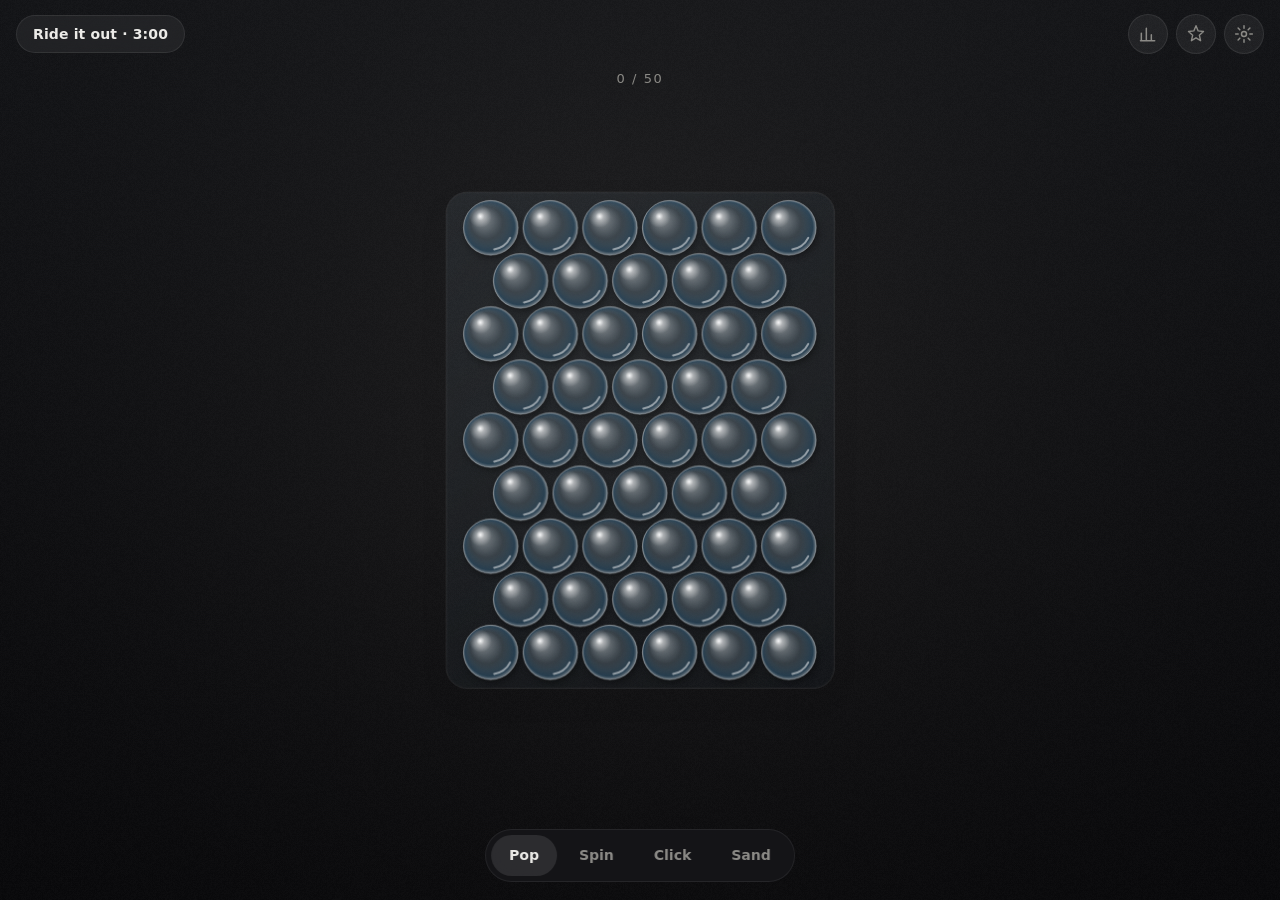
==== index.html @ eaf46a55 "Volume slider aria-valuetext as percent (SW v55)" ====
<!doctype html>
<html lang="en">
<head>
<meta charset="utf-8">
<meta name="viewport" content="width=device-width,initial-scale=1,viewport-fit=cover,user-scalable=no,maximum-scale=1">
<meta name="theme-color" content="#0e0f11">
<meta name="description" content="Fidget — tactile, physics-driven fidget toys. No ads, works offline. Free, with optional Premium effects.">
<title>Fidget</title>
<meta property="og:type" content="website">
<meta property="og:title" content="Fidget — tactile toys">
<meta property="og:description" content="Pop, spin, click and squish sand to calm down. No ads, works offline. Free.">
<meta property="og:url" content="https://phantasticinc.github.io/fidget/">
<meta property="og:image" content="https://phantasticinc.github.io/fidget/store-assets/feature-graphic-1024x500.png">
<meta name="twitter:card" content="summary_large_image">
<!-- modulepreload:start (generated by tools_modgraph.py --write) -->
<link rel="modulepreload" href="js/main.js?v=32">
<link rel="modulepreload" href="js/safestore.js?v=1">
<link rel="modulepreload" href="js/feel.js?v=6">
<link rel="modulepreload" href="js/crave.js?v=4">
<link rel="modulepreload" href="js/fx/manager.js?v=10">
<link rel="modulepreload" href="js/bus.js">
<link rel="modulepreload" href="js/look.js">
<link rel="modulepreload" href="js/fx/particles.js?v=5">
<link rel="modulepreload" href="js/fx/premium.js">
<link rel="modulepreload" href="js/fx/skins/kit.js?v=6">
<link rel="modulepreload" href="js/store/ent.js?v=9">
<link rel="modulepreload" href="js/store/catalog.js">
<link rel="modulepreload" href="js/fx/skins/pop.js">
<link rel="modulepreload" href="js/fx/skins/spin.js">
<link rel="modulepreload" href="js/fx/skins/click.js">
<link rel="modulepreload" href="js/fx/skins/sand.js">
<link rel="modulepreload" href="js/fx/skins/sig.js?v=6">
<link rel="modulepreload" href="js/fx/world.js?v=3">
<link rel="modulepreload" href="js/fx/worlds/env.js?v=1">
<link rel="modulepreload" href="js/fx/worlds/pop.js?v=3">
<link rel="modulepreload" href="js/fx/worlds/spin.js?v=2">
<link rel="modulepreload" href="js/fx/worlds/click.js?v=2">
<link rel="modulepreload" href="js/fx/worlds/sand.js?v=3">
<link rel="modulepreload" href="js/fx/worlds/blackhole.js?v=2">
<link rel="modulepreload" href="js/fx/worlds/gold.js?v=3">
<link rel="modulepreload" href="js/fx/worlds/premium.js?v=1">
<link rel="modulepreload" href="js/store/billing.js?v=5">
<link rel="modulepreload" href="js/lb/stats.js">
<link rel="modulepreload" href="js/ui/shop.js?v=17">
<link rel="modulepreload" href="js/ui/sharegift.js?v=8">
<link rel="modulepreload" href="js/ui/celebrate.js?v=5">
<link rel="modulepreload" href="js/lb/msg.js">
<link rel="modulepreload" href="js/lb/rules.js">
<link rel="modulepreload" href="js/lb/adapter.js?v=3">
<link rel="modulepreload" href="js/lb/config.js">
<link rel="modulepreload" href="js/lb/nick.js">
<link rel="modulepreload" href="js/store/redeem.js?v=3">
<link rel="modulepreload" href="js/ui/board.js?v=4">
<link rel="modulepreload" href="js/lb/record.js?v=2">
<link rel="modulepreload" href="js/ui/back.js?v=5">
<!-- modulepreload:end -->
<link rel="manifest" href="manifest.json">
<link rel="icon" href="icons/icon-192.png">
<link rel="apple-touch-icon" href="icons/icon-192.png">
<link rel="stylesheet" href="styles.css?v=13">
</head>
<body>
<div id="app">
  <header class="top">
    <button id="craveBtn" class="pill" aria-label="Ride it out · 3:00 — a 3-minute craving timer">Ride it out · 3:00</button>
    <span class="tb-r"><button id="lbBtn" class="icon" aria-label="Leaderboard"><svg viewBox="0 0 24 24" width="20" height="20"><path d="M4 20V11M10 20V5M16 20v-7M20 20H3" stroke="currentColor" stroke-width="1.8" fill="none" stroke-linecap="round"/></svg></button>
    <button id="shopBtn" class="icon" aria-label="Shop"><svg viewBox="0 0 24 24" width="20" height="20"><path d="M12 2l2.6 6.3L21 9l-5 4.4L17.5 20 12 16.6 6.5 20 8 13.4 3 9l6.4-.7z" fill="none" stroke="currentColor" stroke-width="1.7" stroke-linejoin="round"/></svg></button>
    <button id="setBtn" class="icon" aria-label="Settings">
      <svg viewBox="0 0 24 24" width="20" height="20"><circle cx="12" cy="12" r="3" fill="none" stroke="currentColor" stroke-width="1.8"/><path d="M12 2v3M12 19v3M2 12h3M19 12h3M4.9 4.9l2.1 2.1M17 17l2.1 2.1M4.9 19.1 7 17M17 7l2.1-2.1" stroke="currentColor" stroke-width="1.8" stroke-linecap="round"/></svg>
    </button></span>
  </header>
  <main><canvas id="stage" role="img" aria-label="Fidget toy play area — touch and drag to play"></canvas>
  <div id="hud"></div><!-- not aria-live: spin rpm changes every frame and would flood screen readers -->
  <div id="crave" hidden>
    <div class="ring"><svg viewBox="0 0 100 100"><circle class="track" cx="50" cy="50" r="46"/><circle id="craveArc" class="arc" cx="50" cy="50" r="46"/></svg>
      <div class="cv-time" id="craveTime">3:00</div></div>
    <div class="cv-breath" id="craveBreath">Breathe in</div>
    <button id="craveStop" class="link">End</button>
  </div></main>
  <nav class="dock" id="dock">
    <button data-toy="pop" class="on" aria-pressed="true">Pop</button>
    <button data-toy="spin" aria-pressed="false">Spin</button>
    <button data-toy="click" aria-pressed="false">Click</button>
    <button data-toy="sand" aria-pressed="false">Sand</button>
  </nav>
  <div id="sheet" class="sheet" hidden>
    <div class="sh-card">
      <h2>Settings</h2>
      <label class="row"><span>Sound</span><input type="checkbox" id="optSound" checked></label>
      <label class="row"><span>Haptics</span><input type="checkbox" id="optHaptic" checked></label>
      <label class="row"><span>Calm mode<small>Muted colours, softer sound &amp; vibration</small></span><input type="checkbox" id="optCalm"></label>
      <label class="row prem-only"><span>Screen shake<small>Premium · off in Calm mode</small></span><input type="checkbox" id="optShake" checked></label>
      <div class="row prem-only"><span>Theme</span><span id="themes" class="chips"></span></div>
      <label class="row"><span>Volume</span><input type="range" id="optVol" min="0" max="1" step="0.05" value="0.8"></label>
      <p class="fine">Fidget is a relaxation toy, not a medical device, and does not diagnose or treat any condition. No ads. Purchases are handled by Google Play. The optional online leaderboard shares only your nickname, scores and any victory message you post. <a href="privacy.html">Privacy</a></p>
      <button id="redeemSet" class="pill wide">Redeem a Play promo code</button>
      <p class="fine" id="ver"></p>
      <button id="sheetClose" class="pill wide">Done</button>
    </div>
  </div>
  <div id="shop" class="sheet" hidden><div class="sh-card tall"><div class="sh-head"><h2>Shop</h2><button class="x" data-close aria-label="Close">✕</button></div><div id="shopBody"></div></div></div>
  <div id="board" class="sheet" hidden><div class="sh-card tall"><div class="sh-head"><h2>Leaderboard</h2><button class="x" data-close aria-label="Close">✕</button></div><div id="boardBody"></div></div></div>
</div>
<script type="module" src="js/main.js?v=32"></script>
</body>
</html>
---- styles.css ----
:root{--bg:#0e0f11;--fg:#ecebe8;--dim:#8b8a86;--acc:#ff7a45;--glass:rgba(255,255,255,.06)}
body.calm{--acc:#9fb4a8}
*{box-sizing:border-box;-webkit-tap-highlight-color:transparent}
html,body{margin:0;height:100%;background:var(--bg);color:var(--fg);font:15px/1.35 -apple-system,system-ui,"Segoe UI",Roboto,sans-serif;overflow:hidden;overscroll-behavior:none;user-select:none;-webkit-user-select:none}
#app{position:fixed;inset:0}
#stage{position:absolute;inset:0;width:100%;height:100%;touch-action:none;display:block}
.top{position:absolute;z-index:3;top:0;left:0;right:0;display:flex;justify-content:space-between;align-items:center;padding:calc(env(safe-area-inset-top) + 14px) 16px 0}
button{font:inherit;color:inherit;background:none;border:0;cursor:pointer}
.pill{background:var(--glass);border:1px solid rgba(255,255,255,.08);padding:9px 16px;border-radius:999px;font-weight:600;font-size:14px;letter-spacing:.01em;backdrop-filter:blur(12px)}
.pill.wide{width:100%;margin-top:14px;padding:13px}
.icon{width:40px;height:40px;border-radius:50%;background:var(--glass);border:1px solid rgba(255,255,255,.08);display:grid;place-items:center;color:var(--dim)}
#hud{position:absolute;z-index:2;top:calc(env(safe-area-inset-top) + 70px);left:0;right:0;text-align:center;color:var(--dim);font-size:13px;letter-spacing:.12em;text-transform:uppercase;pointer-events:none;font-variant-numeric:tabular-nums}
.dock{position:absolute;z-index:3;left:50%;transform:translateX(-50%);bottom:calc(env(safe-area-inset-bottom) + 18px);display:flex;gap:4px;padding:5px;border-radius:999px;background:rgba(22,23,26,.82);border:1px solid rgba(255,255,255,.07);backdrop-filter:blur(16px)}
.dock button{padding:11px 18px;border-radius:999px;color:var(--dim);font-weight:600;font-size:14px;transition:background .2s,color .2s}
.dock button.on{background:rgba(255,255,255,.1);color:var(--fg)}
#crave{position:absolute;z-index:2;top:calc(env(safe-area-inset-top) + 64px);left:0;right:0;display:flex;flex-direction:column;align-items:center;pointer-events:none}
#crave[hidden]{display:none}
.ring{position:relative;width:64px;height:64px}
.ring svg{width:100%;height:100%;transform:rotate(-90deg)}
.track{fill:none;stroke:rgba(255,255,255,.08);stroke-width:5}
.arc{fill:none;stroke:var(--acc);stroke-width:5;stroke-linecap:round;stroke-dasharray:289;transition:stroke-dashoffset 1s linear}
.cv-time{position:absolute;inset:0;display:grid;place-items:center;font-size:14px;font-weight:600;font-variant-numeric:tabular-nums}
.cv-breath{margin-top:6px;color:var(--dim);font-size:13px;letter-spacing:.08em;transition:opacity 1s}
.link{pointer-events:auto;color:var(--dim);font-size:12px;margin-top:-4px;padding:6px 18px 2px;text-decoration:underline}
.sheet{position:absolute;inset:0;z-index:5;background:rgba(0,0,0,.5);display:flex;align-items:flex-end}
.sheet[hidden]{display:none}
.sh-card{width:100%;max-width:600px;margin:0 auto;background:#17181b;border-radius:22px 22px 0 0;padding:22px 20px calc(env(safe-area-inset-bottom) + 20px)}
.sh-card h2{margin:0 0 10px;font-size:18px}
.row{display:flex;justify-content:space-between;align-items:center;padding:13px 0;border-bottom:1px solid rgba(255,255,255,.06)}
.row small{display:block;color:var(--dim);font-size:12px}
.row input[type=checkbox]{width:22px;height:22px;accent-color:var(--acc)}
.row input[type=range]{width:50%;accent-color:var(--acc)}
.fine{color:var(--dim);font-size:12px;margin:14px 0 0}
.fine a{color:var(--fg)}
.tb-r{display:flex;gap:8px}
.chips{display:flex;gap:6px;flex-wrap:wrap;justify-content:flex-end}
#cbChips .chip{padding:6px 10px;border-radius:999px;background:rgba(255,255,255,.07);border:1px solid transparent;font-size:12px}
.chip.on{border-color:var(--acc);color:#fff}
body:not(.premium) .prem-only{display:none}
.sh-card.tall{max-height:86vh;overflow:auto;overscroll-behavior:contain;padding-top:16px}
.sh-head{display:flex;justify-content:space-between;align-items:center;position:sticky;top:-16px;background:#17181b;padding:6px 0;z-index:1}
.x{font-size:18px;padding:6px 10px;opacity:.7}
.note{font-size:12px;color:var(--dim);margin:6px 0 12px}
.prem-card{border-radius:18px;padding:16px;background:linear-gradient(135deg,#3b1f6b,#7a2f6b 55%,#b0562c);margin-bottom:16px}
.prem-card h3{margin:0 0 4px;font-size:17px}.prem-card p{margin:0 0 10px;font-size:13px;opacity:.9}
.prem-card canvas{width:100%;height:90px;border-radius:12px;background:rgba(0,0,0,.25);display:block;margin-bottom:10px}
.tabs{display:flex;gap:6px;margin:4px 0 12px}
.tabs button{flex:1;padding:8px 0;border-radius:12px;background:rgba(255,255,255,.06);font-size:13px;font-weight:600}
.tabs button.on{background:var(--acc);color:#111}
.items{display:grid;grid-template-columns:1fr;gap:10px}
.item{display:flex;gap:12px;align-items:center;background:rgba(255,255,255,.04);border-radius:16px;padding:10px}
.item canvas{width:96px;height:72px;border-radius:12px;background:#0c0d10;flex:none}
.item .meta{flex:1;min-width:0}.item h4{margin:0 0 2px;font-size:14px}.item p{margin:0;font-size:12px;color:var(--dim);line-height:1.35}
.buy{padding:8px 12px;border-radius:999px;background:#fff;color:#111;font-weight:700;font-size:13px;white-space:nowrap}
.buy.eq{background:transparent;color:var(--acc);border:1px solid var(--acc)}.buy.using{background:var(--acc);color:#111}
.buy[disabled]{opacity:.45}
.lb-row{display:flex;justify-content:space-between;padding:10px 4px;border-bottom:1px solid rgba(255,255,255,.06);font-size:14px}
.lb-row.me{color:var(--acc);font-weight:700}.lb-row .rk{width:28px;color:var(--dim)}.lb-row .nm{flex:1}
.nick{display:flex;gap:8px;margin:8px 0}.nick input{flex:1;min-width:0;background:#0f1013;border:1px solid rgba(255,255,255,.12);border-radius:10px;color:#fff;padding:9px 10px;font-size:14px}
.toast{position:absolute;left:50%;bottom:110px;transform:translateX(-50%);background:#26282d;padding:10px 16px;border-radius:999px;font-size:13px;z-index:9}

#celeb{position:fixed;inset:0;z-index:20;background:radial-gradient(ellipse at 50% 35%,#2a1d48 0%,#0b0814 70%);display:flex;flex-direction:column;align-items:center;overflow:auto}
#celeb[hidden]{display:none}#celeb.calm{background:radial-gradient(ellipse at 50% 35%,#1d2621 0%,#0a0c0b 70%)}
#celebCv{position:fixed;inset:0;width:100%;height:100%;pointer-events:none}
.cb-top{position:relative;margin-top:calc(58vh - 40px);text-align:center;padding:0 16px}
.cb-title{font:900 34px system-ui,sans-serif;color:#ffd54a;text-shadow:0 0 24px rgba(255,200,60,.7);letter-spacing:.02em}
#celeb.calm .cb-title{font-size:26px;color:#e6dcae;text-shadow:none}
.cb-val{margin-top:6px;font:700 16px system-ui,sans-serif;color:#fff}.cb-rank{margin-top:4px;font:800 18px system-ui,sans-serif;color:#9fe6ff;min-height:22px}
.cb-panel{position:relative;width:min(420px,92vw);margin:14px auto 24px;background:rgba(23,24,27,.92);border-radius:18px;padding:14px}
.cb-panel[hidden]{display:none}.cb-lbl{font-size:13px;color:var(--dim);margin-bottom:8px;display:flex;justify-content:space-between}
.cb-in{display:flex;gap:8px}.cb-in input{flex:1;min-width:0;padding:10px 12px;border-radius:12px;border:1px solid rgba(255,255,255,.15);background:#0f1012;color:#fff;font-size:15px}
.cb-err{min-height:18px;font-size:12px;color:#ffb3a7;margin:6px 2px}.chips{display:flex;flex-wrap:wrap;gap:6px}
#cbChips .chip{padding:6px 10px;border-radius:999px;background:rgba(255,255,255,.08);color:#eee;font-size:12px}
.cb-row{display:flex;gap:8px;justify-content:flex-end;margin-top:12px}
.lb-row{flex-wrap:wrap}.lb-msg{flex-basis:100%;padding:2px 0 0 28px;font-size:12px;color:#ffd98a;font-style:italic;display:flex;gap:8px;align-items:center}
.lb-msg .rep{font-size:11px;color:var(--dim);font-style:normal;text-decoration:underline;background:none}
.gift-card{margin:12px 0;padding:14px;border-radius:18px;background:linear-gradient(135deg,#1f3b4d,#2b1f4d)}
.gift-card h3{margin:0 0 4px;font-size:15px}.gift-card p{margin:0 0 10px;font-size:12.5px;color:#cfd3dc}
#giftReveal{position:absolute;inset:0;z-index:12;background:radial-gradient(circle at 50% 42%,#2a2350,#07060c 70%);display:flex;flex-direction:column;align-items:center;justify-content:center;gap:12px}
#giftReveal[hidden]{display:none}
#giftReveal canvas{width:min(78vw,340px);height:min(58vw,255px);border-radius:22px;background:#0c0d10;box-shadow:0 0 60px rgba(160,130,255,.45)}
#giftReveal .gr-k{letter-spacing:.3em;font-size:13px;color:#b9a8ff}#giftReveal .gr-n{font-size:26px;font-weight:800}
#giftReveal.go canvas{animation:grIn .7s cubic-bezier(.2,1.4,.4,1)}@keyframes grIn{from{transform:scale(.4) rotate(-6deg);opacity:0}}
#gift{z-index:11}
.cb-rules{margin:4px 0 0;font-size:11px;color:var(--dim);text-align:center}
.lb-row>.rep{margin-left:auto;font-size:11px;color:var(--dim);text-decoration:underline;background:none}.rep:disabled{opacity:.6;text-decoration:none}
@media (prefers-reduced-motion:reduce){*,*::before,*::after{animation-duration:.01ms!important;animation-iteration-count:1!important;transition-duration:.01ms!important}}

/* touch targets (>=40-44px) */
.x{min-width:44px;min-height:44px}.buy,.chip{min-height:40px}.row input[type=range]{height:32px}a[href="privacy.html"]{padding:12px 4px;margin:0 -4px}.tabs button{min-height:40px}
@media (max-width:340px){.dock button{padding:11px 11px;font-size:13px}}
html,body{overscroll-behavior:none}body{-webkit-user-select:none;user-select:none;-webkit-touch-callout:none}input,textarea{-webkit-user-select:text;user-select:text}
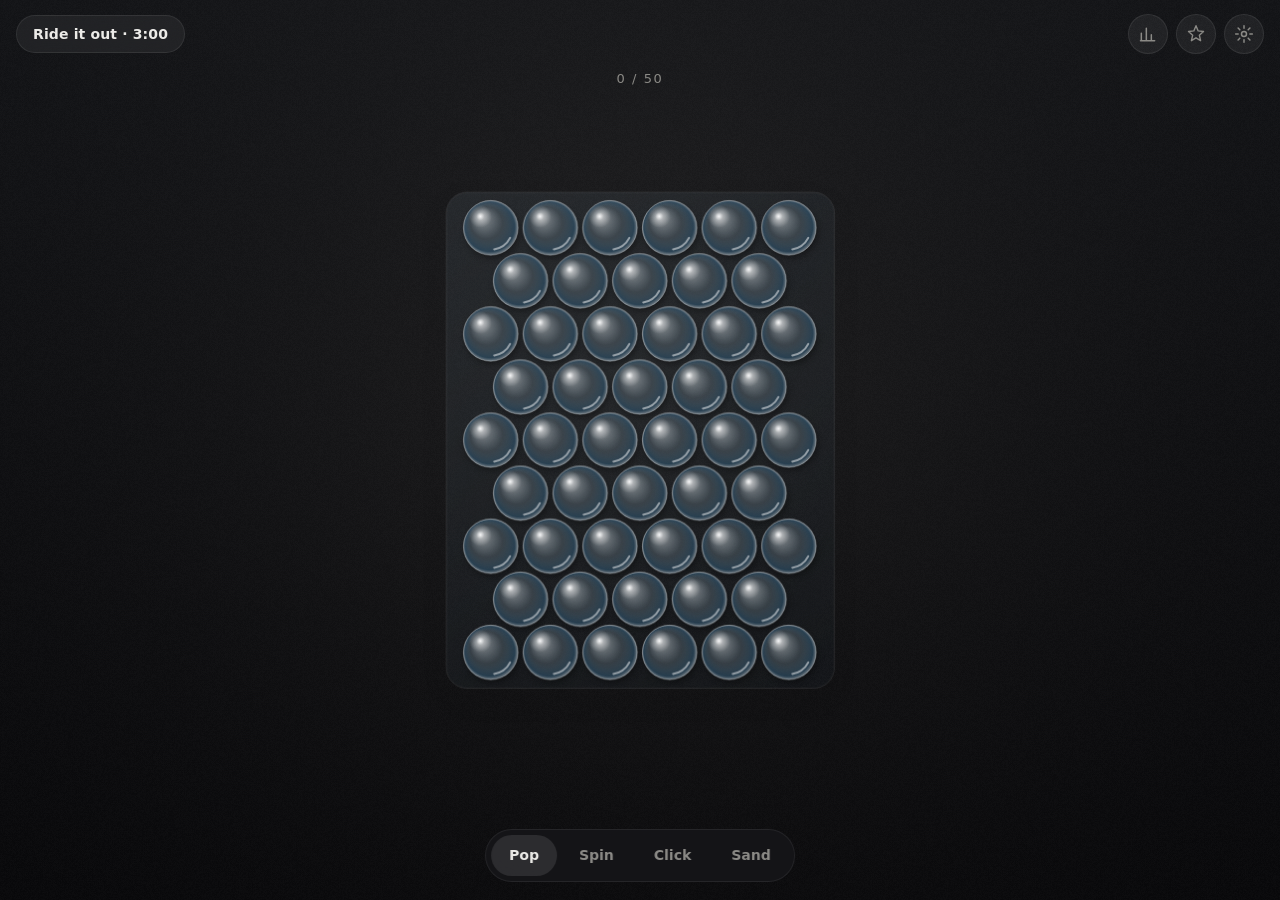
==== commit 0d55c7b2: "Server-side Play purchase acknowledgement (play-ack edge function, inert until ACK_URL set); celebra" ====
--- a/index.html
+++ b/index.html
@@ -13,7 +13,7 @@
 <meta property="og:image" content="https://phantasticinc.github.io/fidget/store-assets/feature-graphic-1024x500.png">
 <meta name="twitter:card" content="summary_large_image">
 <!-- modulepreload:start (generated by tools_modgraph.py --write) -->
-<link rel="modulepreload" href="js/main.js?v=32">
+<link rel="modulepreload" href="js/main.js?v=34">
 <link rel="modulepreload" href="js/safestore.js?v=1">
 <link rel="modulepreload" href="js/feel.js?v=6">
 <link rel="modulepreload" href="js/crave.js?v=4">
@@ -39,17 +39,18 @@
 <link rel="modulepreload" href="js/fx/worlds/blackhole.js?v=2">
 <link rel="modulepreload" href="js/fx/worlds/gold.js?v=3">
 <link rel="modulepreload" href="js/fx/worlds/premium.js?v=1">
-<link rel="modulepreload" href="js/store/billing.js?v=5">
+<link rel="modulepreload" href="js/store/billing.js?v=6">
+<link rel="modulepreload" href="js/store/ackconfig.js?v=1">
 <link rel="modulepreload" href="js/lb/stats.js">
-<link rel="modulepreload" href="js/ui/shop.js?v=17">
-<link rel="modulepreload" href="js/ui/sharegift.js?v=8">
-<link rel="modulepreload" href="js/ui/celebrate.js?v=5">
+<link rel="modulepreload" href="js/ui/shop.js?v=19">
+<link rel="modulepreload" href="js/ui/sharegift.js?v=9">
+<link rel="modulepreload" href="js/ui/celebrate.js?v=6">
 <link rel="modulepreload" href="js/lb/msg.js">
 <link rel="modulepreload" href="js/lb/rules.js">
 <link rel="modulepreload" href="js/lb/adapter.js?v=3">
 <link rel="modulepreload" href="js/lb/config.js">
 <link rel="modulepreload" href="js/lb/nick.js">
-<link rel="modulepreload" href="js/store/redeem.js?v=3">
+<link rel="modulepreload" href="js/store/redeem.js?v=4">
 <link rel="modulepreload" href="js/ui/board.js?v=4">
 <link rel="modulepreload" href="js/lb/record.js?v=2">
 <link rel="modulepreload" href="js/ui/back.js?v=5">
@@ -101,6 +102,6 @@
   <div id="shop" class="sheet" hidden><div class="sh-card tall"><div class="sh-head"><h2>Shop</h2><button class="x" data-close aria-label="Close">✕</button></div><div id="shopBody"></div></div></div>
   <div id="board" class="sheet" hidden><div class="sh-card tall"><div class="sh-head"><h2>Leaderboard</h2><button class="x" data-close aria-label="Close">✕</button></div><div id="boardBody"></div></div></div>
 </div>
-<script type="module" src="js/main.js?v=32"></script>
+<script type="module" src="js/main.js?v=34"></script>
 </body>
 </html>
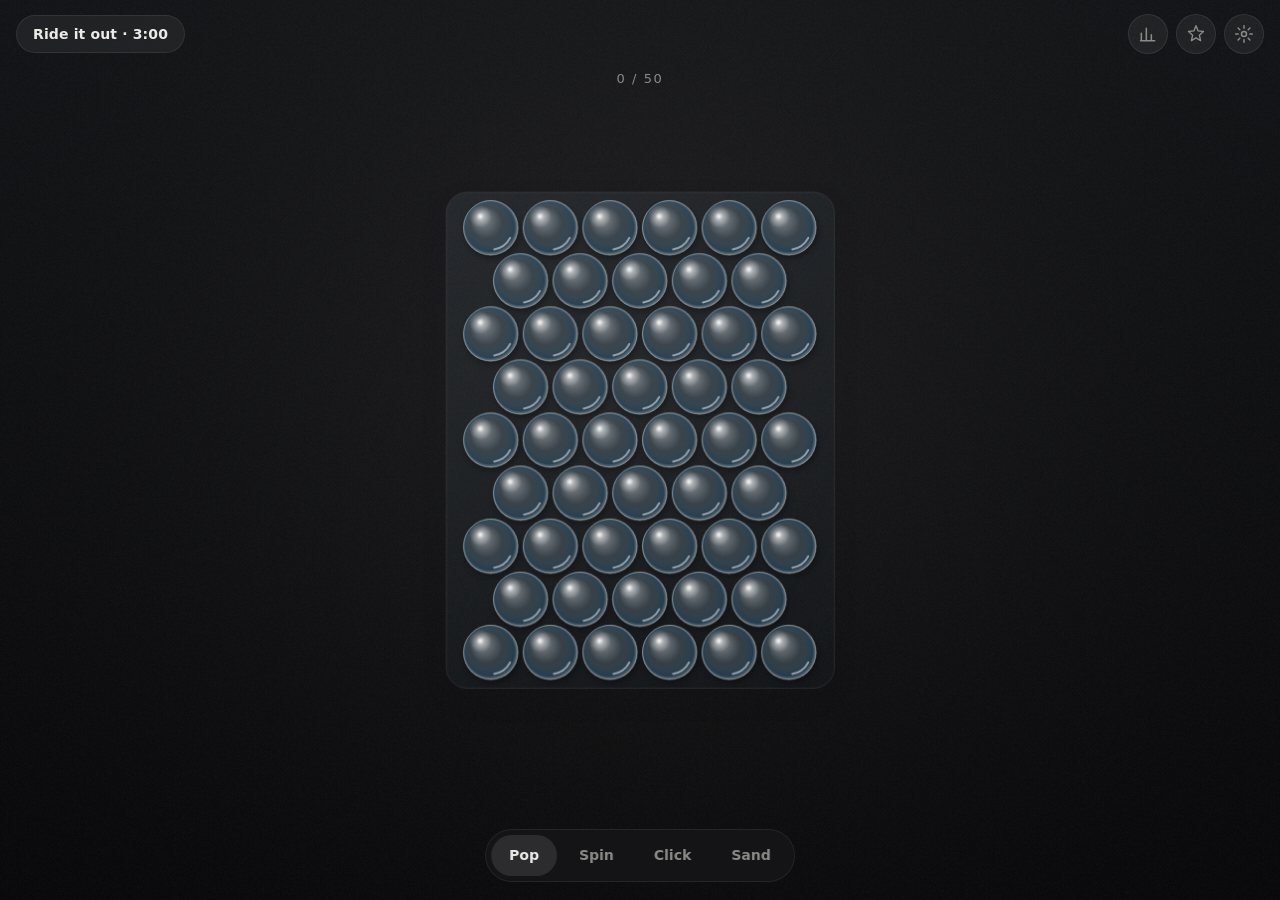
==== commit f549a886: "Enable server-side Play purchase acknowledgement (play-ack on Supabase jrfswgwaknoelalyvxav); SW v58" ====
--- a/index.html
+++ b/index.html
@@ -13,7 +13,7 @@
 <meta property="og:image" content="https://phantasticinc.github.io/fidget/store-assets/feature-graphic-1024x500.png">
 <meta name="twitter:card" content="summary_large_image">
 <!-- modulepreload:start (generated by tools_modgraph.py --write) -->
-<link rel="modulepreload" href="js/main.js?v=34">
+<link rel="modulepreload" href="js/main.js?v=35">
 <link rel="modulepreload" href="js/safestore.js?v=1">
 <link rel="modulepreload" href="js/feel.js?v=6">
 <link rel="modulepreload" href="js/crave.js?v=4">
@@ -39,10 +39,10 @@
 <link rel="modulepreload" href="js/fx/worlds/blackhole.js?v=2">
 <link rel="modulepreload" href="js/fx/worlds/gold.js?v=3">
 <link rel="modulepreload" href="js/fx/worlds/premium.js?v=1">
-<link rel="modulepreload" href="js/store/billing.js?v=6">
-<link rel="modulepreload" href="js/store/ackconfig.js?v=1">
+<link rel="modulepreload" href="js/store/billing.js?v=7">
+<link rel="modulepreload" href="js/store/ackconfig.js?v=2">
 <link rel="modulepreload" href="js/lb/stats.js">
-<link rel="modulepreload" href="js/ui/shop.js?v=19">
+<link rel="modulepreload" href="js/ui/shop.js?v=20">
 <link rel="modulepreload" href="js/ui/sharegift.js?v=9">
 <link rel="modulepreload" href="js/ui/celebrate.js?v=6">
 <link rel="modulepreload" href="js/lb/msg.js">
@@ -50,7 +50,7 @@
 <link rel="modulepreload" href="js/lb/adapter.js?v=3">
 <link rel="modulepreload" href="js/lb/config.js">
 <link rel="modulepreload" href="js/lb/nick.js">
-<link rel="modulepreload" href="js/store/redeem.js?v=4">
+<link rel="modulepreload" href="js/store/redeem.js?v=5">
 <link rel="modulepreload" href="js/ui/board.js?v=4">
 <link rel="modulepreload" href="js/lb/record.js?v=2">
 <link rel="modulepreload" href="js/ui/back.js?v=5">
@@ -102,6 +102,6 @@
   <div id="shop" class="sheet" hidden><div class="sh-card tall"><div class="sh-head"><h2>Shop</h2><button class="x" data-close aria-label="Close">✕</button></div><div id="shopBody"></div></div></div>
   <div id="board" class="sheet" hidden><div class="sh-card tall"><div class="sh-head"><h2>Leaderboard</h2><button class="x" data-close aria-label="Close">✕</button></div><div id="boardBody"></div></div></div>
 </div>
-<script type="module" src="js/main.js?v=34"></script>
+<script type="module" src="js/main.js?v=35"></script>
 </body>
 </html>
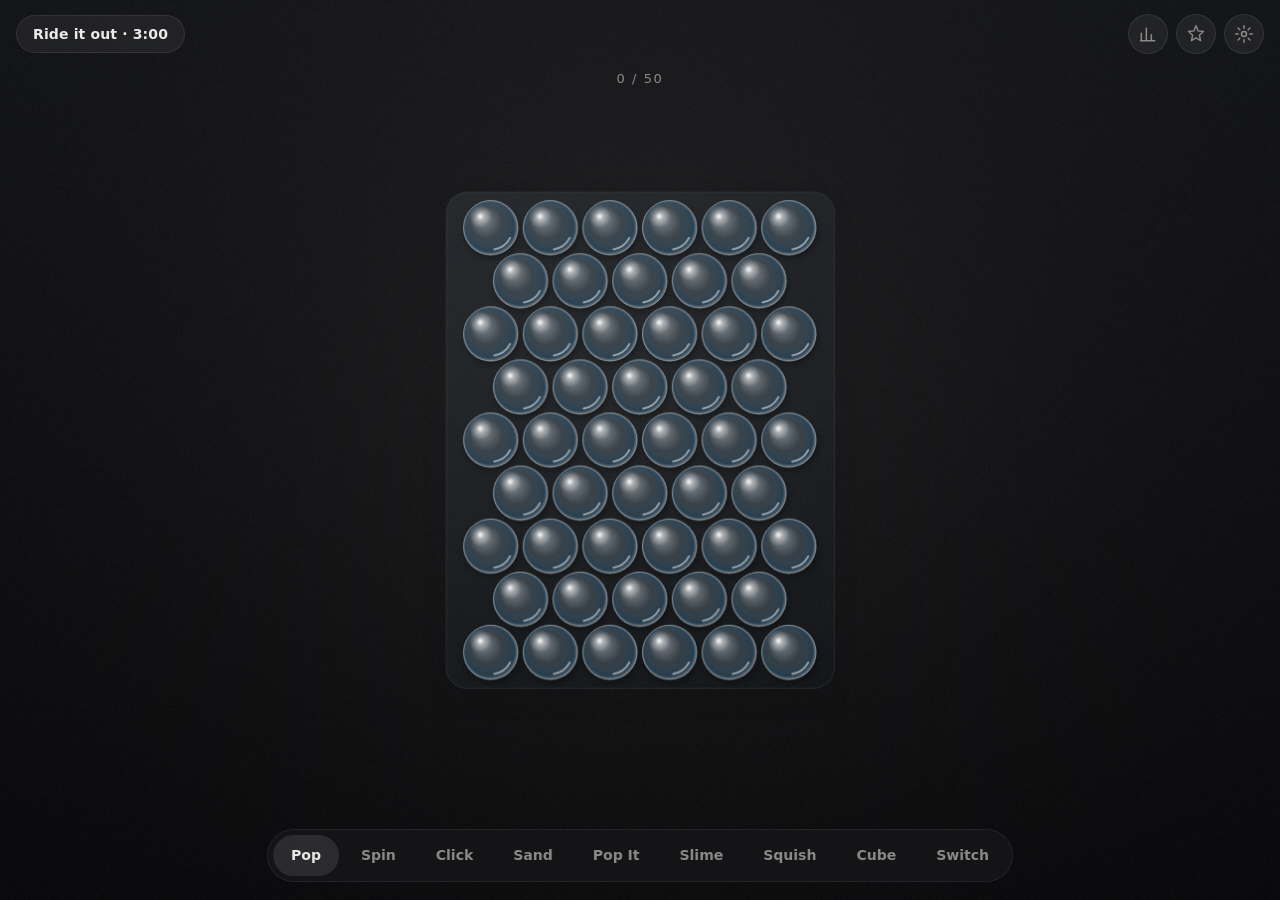
==== commit a121c67f: "5 new toys (Pop It, Slime, Squish, Cube, Switch) with soft-body physics, per-toy rich looks + 8s pre" ====
--- a/index.html
+++ b/index.html
@@ -13,18 +13,20 @@
 <meta property="og:image" content="https://phantasticinc.github.io/fidget/store-assets/feature-graphic-1024x500.png">
 <meta name="twitter:card" content="summary_large_image">
 <!-- modulepreload:start (generated by tools_modgraph.py --write) -->
-<link rel="modulepreload" href="js/main.js?v=35">
+<link rel="modulepreload" href="js/main.js?v=36">
 <link rel="modulepreload" href="js/safestore.js?v=1">
 <link rel="modulepreload" href="js/feel.js?v=6">
-<link rel="modulepreload" href="js/crave.js?v=4">
-<link rel="modulepreload" href="js/fx/manager.js?v=10">
+<link rel="modulepreload" href="js/crave.js?v=5">
+<link rel="modulepreload" href="js/fx/manager.js?v=11">
 <link rel="modulepreload" href="js/bus.js">
 <link rel="modulepreload" href="js/look.js">
 <link rel="modulepreload" href="js/fx/particles.js?v=5">
 <link rel="modulepreload" href="js/fx/premium.js">
 <link rel="modulepreload" href="js/fx/skins/kit.js?v=6">
+<link rel="modulepreload" href="js/fx/premium2.js?v=1">
 <link rel="modulepreload" href="js/store/ent.js?v=9">
 <link rel="modulepreload" href="js/store/catalog.js">
+<link rel="modulepreload" href="js/store/catalog2.js?v=1">
 <link rel="modulepreload" href="js/fx/skins/pop.js">
 <link rel="modulepreload" href="js/fx/skins/spin.js">
 <link rel="modulepreload" href="js/fx/skins/click.js">
@@ -42,8 +44,8 @@
 <link rel="modulepreload" href="js/store/billing.js?v=7">
 <link rel="modulepreload" href="js/store/ackconfig.js?v=2">
 <link rel="modulepreload" href="js/lb/stats.js">
-<link rel="modulepreload" href="js/ui/shop.js?v=20">
-<link rel="modulepreload" href="js/ui/sharegift.js?v=9">
+<link rel="modulepreload" href="js/ui/shop.js?v=21">
+<link rel="modulepreload" href="js/ui/sharegift.js?v=10">
 <link rel="modulepreload" href="js/ui/celebrate.js?v=6">
 <link rel="modulepreload" href="js/lb/msg.js">
 <link rel="modulepreload" href="js/lb/rules.js">
@@ -54,11 +56,14 @@
 <link rel="modulepreload" href="js/ui/board.js?v=4">
 <link rel="modulepreload" href="js/lb/record.js?v=2">
 <link rel="modulepreload" href="js/ui/back.js?v=5">
+<link rel="modulepreload" href="js/ui/upsell.js?v=2">
+<link rel="modulepreload" href="js/toys/kit2.js?v=1">
+<link rel="modulepreload" href="js/ui/review.js?v=1">
 <!-- modulepreload:end -->
 <link rel="manifest" href="manifest.json">
 <link rel="icon" href="icons/icon-192.png">
 <link rel="apple-touch-icon" href="icons/icon-192.png">
-<link rel="stylesheet" href="styles.css?v=13">
+<link rel="stylesheet" href="styles.css?v=14">
 </head>
 <body>
 <div id="app">
@@ -83,6 +88,11 @@
     <button data-toy="spin" aria-pressed="false">Spin</button>
     <button data-toy="click" aria-pressed="false">Click</button>
     <button data-toy="sand" aria-pressed="false">Sand</button>
+    <button data-toy="popit" aria-pressed="false">Pop It</button>
+    <button data-toy="slime" aria-pressed="false">Slime</button>
+    <button data-toy="squish" aria-pressed="false">Squish</button>
+    <button data-toy="cube" aria-pressed="false">Cube</button>
+    <button data-toy="switch" aria-pressed="false">Switch</button>
   </nav>
   <div id="sheet" class="sheet" hidden>
     <div class="sh-card">
@@ -102,6 +112,6 @@
   <div id="shop" class="sheet" hidden><div class="sh-card tall"><div class="sh-head"><h2>Shop</h2><button class="x" data-close aria-label="Close">✕</button></div><div id="shopBody"></div></div></div>
   <div id="board" class="sheet" hidden><div class="sh-card tall"><div class="sh-head"><h2>Leaderboard</h2><button class="x" data-close aria-label="Close">✕</button></div><div id="boardBody"></div></div></div>
 </div>
-<script type="module" src="js/main.js?v=35"></script>
+<script type="module" src="js/main.js?v=36"></script>
 </body>
 </html>
--- a/styles.css
+++ b/styles.css
@@ -10,8 +10,9 @@
 .pill.wide{width:100%;margin-top:14px;padding:13px}
 .icon{width:40px;height:40px;border-radius:50%;background:var(--glass);border:1px solid rgba(255,255,255,.08);display:grid;place-items:center;color:var(--dim)}
 #hud{position:absolute;z-index:2;top:calc(env(safe-area-inset-top) + 70px);left:0;right:0;text-align:center;color:var(--dim);font-size:13px;letter-spacing:.12em;text-transform:uppercase;pointer-events:none;font-variant-numeric:tabular-nums}
-.dock{position:absolute;z-index:3;left:50%;transform:translateX(-50%);bottom:calc(env(safe-area-inset-bottom) + 18px);display:flex;gap:4px;padding:5px;border-radius:999px;background:rgba(22,23,26,.82);border:1px solid rgba(255,255,255,.07);backdrop-filter:blur(16px)}
-.dock button{padding:11px 18px;border-radius:999px;color:var(--dim);font-weight:600;font-size:14px;transition:background .2s,color .2s}
+.dock{position:absolute;z-index:3;left:50%;transform:translateX(-50%);bottom:calc(env(safe-area-inset-bottom) + 18px);display:flex;gap:4px;padding:5px;border-radius:999px;background:rgba(22,23,26,.82);border:1px solid rgba(255,255,255,.07);backdrop-filter:blur(16px);max-width:calc(100vw - 20px);overflow-x:auto;scrollbar-width:none;scroll-snap-type:x proximity;-webkit-overflow-scrolling:touch}
+.dock::-webkit-scrollbar{display:none}
+.dock button{flex:none;white-space:nowrap;scroll-snap-align:center;padding:11px 18px;border-radius:999px;color:var(--dim);font-weight:600;font-size:14px;transition:background .2s,color .2s}
 .dock button.on{background:rgba(255,255,255,.1);color:var(--fg)}
 #crave{position:absolute;z-index:2;top:calc(env(safe-area-inset-top) + 64px);left:0;right:0;display:flex;flex-direction:column;align-items:center;pointer-events:none}
 #crave[hidden]{display:none}
@@ -90,3 +91,9 @@
 .x{min-width:44px;min-height:44px}.buy,.chip{min-height:40px}.row input[type=range]{height:32px}a[href="privacy.html"]{padding:12px 4px;margin:0 -4px}.tabs button{min-height:40px}
 @media (max-width:340px){.dock button{padding:11px 11px;font-size:13px}}
 html,body{overscroll-behavior:none}body{-webkit-user-select:none;user-select:none;-webkit-touch-callout:none}input,textarea{-webkit-user-select:text;user-select:text}
+
+.upsell{position:absolute;z-index:3;left:50%;transform:translateX(-50%);bottom:calc(env(safe-area-inset-bottom) + 84px);padding:9px 16px;border-radius:999px;background:rgba(22,23,26,.82);border:1px solid rgba(255,215,120,.35);color:#ffd98a;font-size:13px;font-weight:600;min-height:40px}
+.review{position:absolute;z-index:6;left:16px;right:16px;bottom:calc(env(safe-area-inset-bottom) + 84px);max-width:420px;margin:0 auto;padding:16px;border-radius:18px;background:rgba(28,29,33,.96);border:1px solid rgba(255,255,255,.1);box-shadow:0 10px 40px rgba(0,0,0,.5)}
+.review p{margin:0 0 12px;color:var(--dim);font-size:14px;line-height:1.4}.review b{color:var(--fg)}
+.review div{display:flex;gap:10px;justify-content:flex-end}.review a.buy{display:inline-flex;align-items:center;text-decoration:none;min-height:40px;padding:0 16px}
+.v2h{margin:18px 0 8px;font-size:15px}
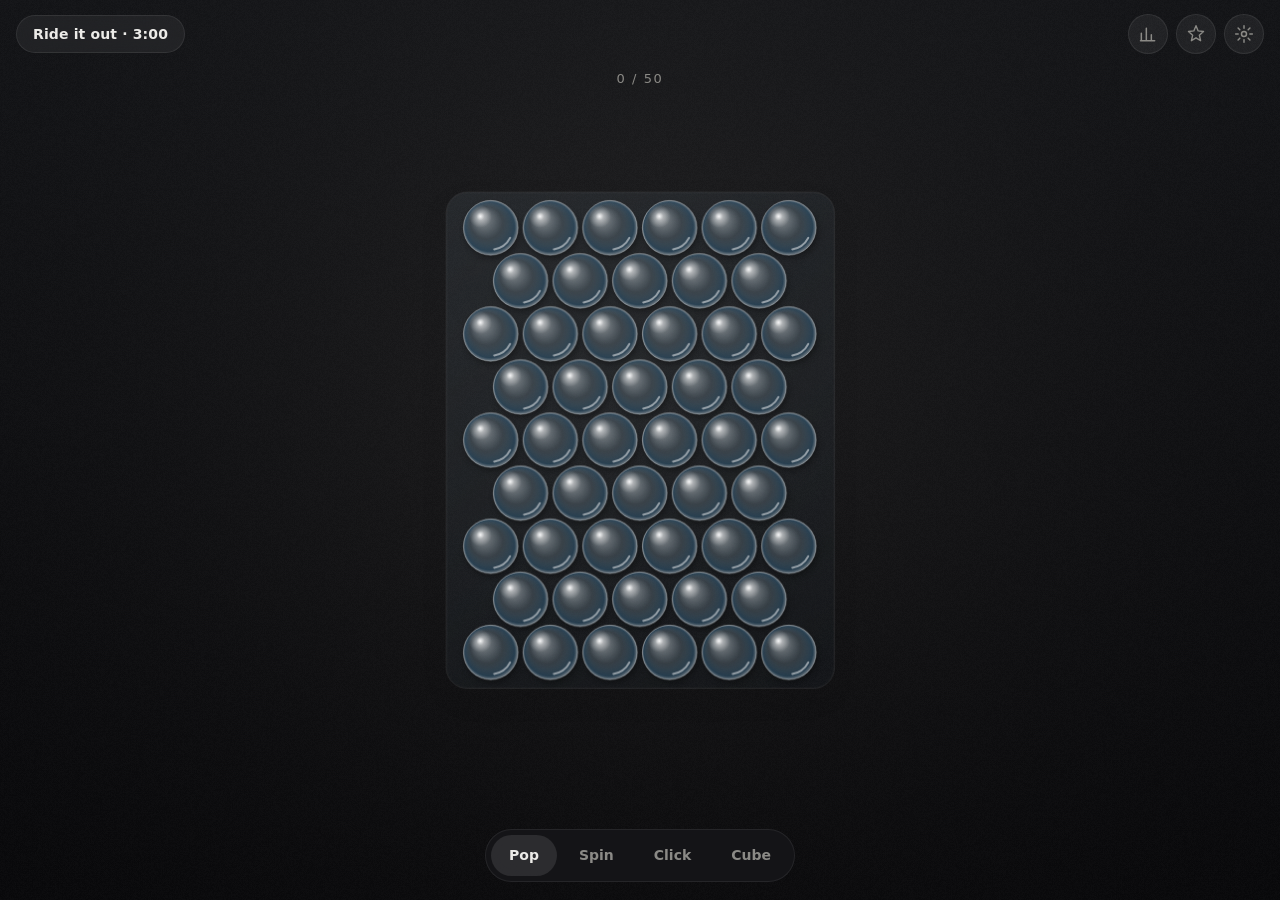
==== commit ddc47729: "Trim to 4 toys (Pop, Spin, Click, Cube); 9 distinct clicker keys; cube looks RGB/Brass/Frost with sa" ====
--- a/index.html
+++ b/index.html
@@ -8,44 +8,41 @@
 <title>Fidget</title>
 <meta property="og:type" content="website">
 <meta property="og:title" content="Fidget — tactile toys">
-<meta property="og:description" content="Pop, spin, click and squish sand to calm down. No ads, works offline. Free.">
+<meta property="og:description" content="Pop bubble wrap, spin, click and fidget a cube to calm down. No ads, works offline. Free.">
 <meta property="og:url" content="https://phantasticinc.github.io/fidget/">
 <meta property="og:image" content="https://phantasticinc.github.io/fidget/store-assets/feature-graphic-1024x500.png">
 <meta name="twitter:card" content="summary_large_image">
 <!-- modulepreload:start (generated by tools_modgraph.py --write) -->
-<link rel="modulepreload" href="js/main.js?v=36">
+<link rel="modulepreload" href="js/main.js?v=38">
 <link rel="modulepreload" href="js/safestore.js?v=1">
 <link rel="modulepreload" href="js/feel.js?v=6">
 <link rel="modulepreload" href="js/crave.js?v=5">
-<link rel="modulepreload" href="js/fx/manager.js?v=11">
+<link rel="modulepreload" href="js/fx/manager.js?v=12">
 <link rel="modulepreload" href="js/bus.js">
 <link rel="modulepreload" href="js/look.js">
 <link rel="modulepreload" href="js/fx/particles.js?v=5">
 <link rel="modulepreload" href="js/fx/premium.js">
 <link rel="modulepreload" href="js/fx/skins/kit.js?v=6">
-<link rel="modulepreload" href="js/fx/premium2.js?v=1">
+<link rel="modulepreload" href="js/fx/premium2.js?v=2">
 <link rel="modulepreload" href="js/store/ent.js?v=9">
 <link rel="modulepreload" href="js/store/catalog.js">
-<link rel="modulepreload" href="js/store/catalog2.js?v=1">
+<link rel="modulepreload" href="js/store/catalog2.js?v=2">
 <link rel="modulepreload" href="js/fx/skins/pop.js">
 <link rel="modulepreload" href="js/fx/skins/spin.js">
 <link rel="modulepreload" href="js/fx/skins/click.js">
-<link rel="modulepreload" href="js/fx/skins/sand.js">
-<link rel="modulepreload" href="js/fx/skins/sig.js?v=6">
-<link rel="modulepreload" href="js/fx/world.js?v=3">
+<link rel="modulepreload" href="js/fx/skins/sig.js?v=7">
+<link rel="modulepreload" href="js/fx/world.js?v=4">
 <link rel="modulepreload" href="js/fx/worlds/env.js?v=1">
 <link rel="modulepreload" href="js/fx/worlds/pop.js?v=3">
 <link rel="modulepreload" href="js/fx/worlds/spin.js?v=2">
 <link rel="modulepreload" href="js/fx/worlds/click.js?v=2">
-<link rel="modulepreload" href="js/fx/worlds/sand.js?v=3">
-<link rel="modulepreload" href="js/fx/worlds/blackhole.js?v=2">
-<link rel="modulepreload" href="js/fx/worlds/gold.js?v=3">
-<link rel="modulepreload" href="js/fx/worlds/premium.js?v=1">
+<link rel="modulepreload" href="js/fx/worlds/premium.js?v=2">
 <link rel="modulepreload" href="js/store/billing.js?v=7">
 <link rel="modulepreload" href="js/store/ackconfig.js?v=2">
 <link rel="modulepreload" href="js/lb/stats.js">
-<link rel="modulepreload" href="js/ui/shop.js?v=21">
-<link rel="modulepreload" href="js/ui/sharegift.js?v=10">
+<link rel="modulepreload" href="js/ui/shop.js?v=22">
+<link rel="modulepreload" href="js/toys/kit2.js?v=2">
+<link rel="modulepreload" href="js/ui/sharegift.js?v=11">
 <link rel="modulepreload" href="js/ui/celebrate.js?v=6">
 <link rel="modulepreload" href="js/lb/msg.js">
 <link rel="modulepreload" href="js/lb/rules.js">
@@ -54,10 +51,9 @@
 <link rel="modulepreload" href="js/lb/nick.js">
 <link rel="modulepreload" href="js/store/redeem.js?v=5">
 <link rel="modulepreload" href="js/ui/board.js?v=4">
-<link rel="modulepreload" href="js/lb/record.js?v=2">
+<link rel="modulepreload" href="js/lb/record.js?v=3">
 <link rel="modulepreload" href="js/ui/back.js?v=5">
-<link rel="modulepreload" href="js/ui/upsell.js?v=2">
-<link rel="modulepreload" href="js/toys/kit2.js?v=1">
+<link rel="modulepreload" href="js/ui/upsell.js?v=3">
 <link rel="modulepreload" href="js/ui/review.js?v=1">
 <!-- modulepreload:end -->
 <link rel="manifest" href="manifest.json">
@@ -87,12 +83,7 @@
     <button data-toy="pop" class="on" aria-pressed="true">Pop</button>
     <button data-toy="spin" aria-pressed="false">Spin</button>
     <button data-toy="click" aria-pressed="false">Click</button>
-    <button data-toy="sand" aria-pressed="false">Sand</button>
-    <button data-toy="popit" aria-pressed="false">Pop It</button>
-    <button data-toy="slime" aria-pressed="false">Slime</button>
-    <button data-toy="squish" aria-pressed="false">Squish</button>
     <button data-toy="cube" aria-pressed="false">Cube</button>
-    <button data-toy="switch" aria-pressed="false">Switch</button>
   </nav>
   <div id="sheet" class="sheet" hidden>
     <div class="sh-card">
@@ -112,6 +103,6 @@
   <div id="shop" class="sheet" hidden><div class="sh-card tall"><div class="sh-head"><h2>Shop</h2><button class="x" data-close aria-label="Close">✕</button></div><div id="shopBody"></div></div></div>
   <div id="board" class="sheet" hidden><div class="sh-card tall"><div class="sh-head"><h2>Leaderboard</h2><button class="x" data-close aria-label="Close">✕</button></div><div id="boardBody"></div></div></div>
 </div>
-<script type="module" src="js/main.js?v=36"></script>
+<script type="module" src="js/main.js?v=38"></script>
 </body>
 </html>
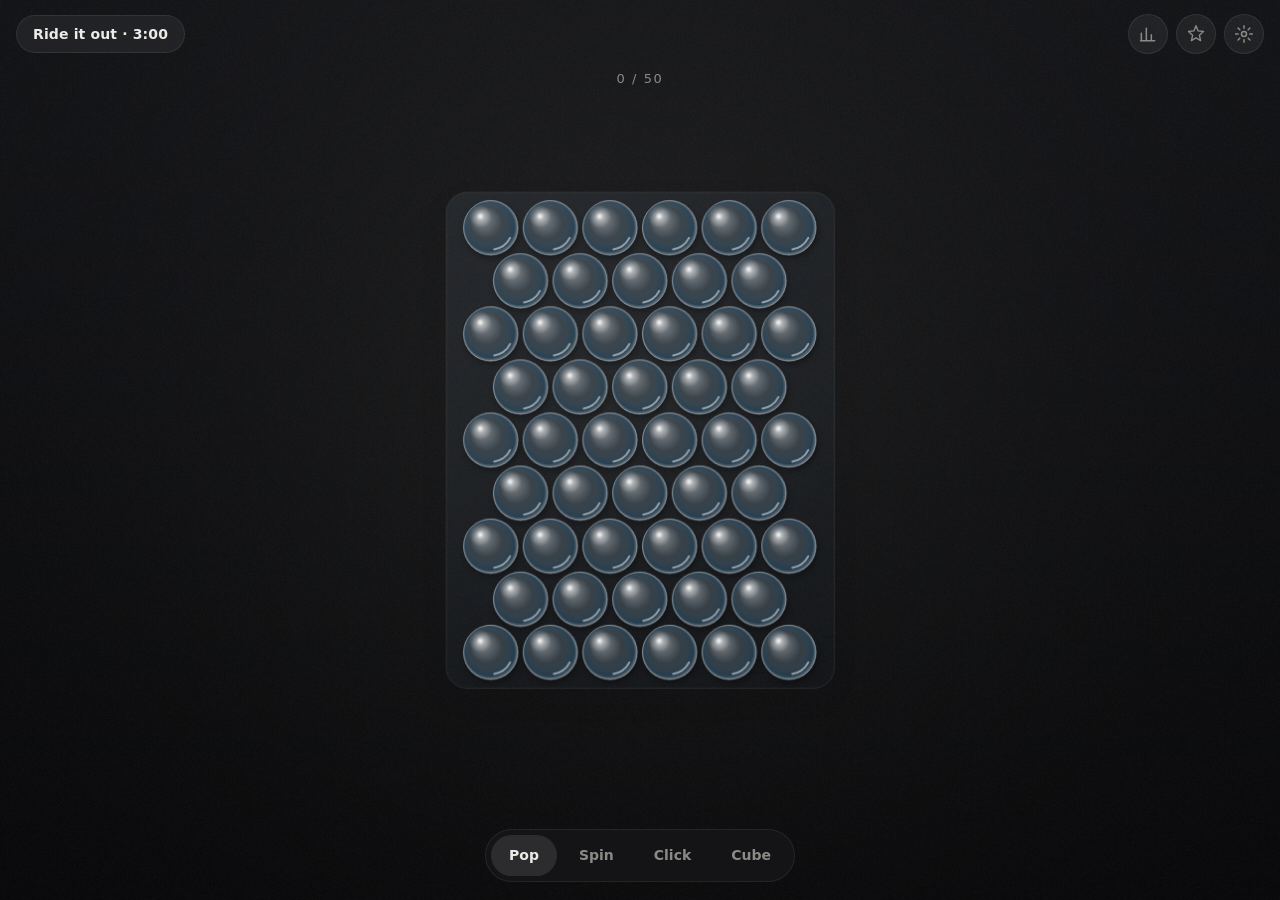
==== commit 18a34600: "Cube tiers in the shop like Pop/Spin/Click: Cube tab with Classic + RGB/Brass/Frost animated cards, " ====
--- a/index.html
+++ b/index.html
@@ -40,8 +40,8 @@
 <link rel="modulepreload" href="js/store/billing.js?v=7">
 <link rel="modulepreload" href="js/store/ackconfig.js?v=2">
 <link rel="modulepreload" href="js/lb/stats.js">
-<link rel="modulepreload" href="js/ui/shop.js?v=22">
-<link rel="modulepreload" href="js/toys/kit2.js?v=2">
+<link rel="modulepreload" href="js/ui/shop.js?v=23">
+<link rel="modulepreload" href="js/toys/kit2.js?v=3">
 <link rel="modulepreload" href="js/ui/sharegift.js?v=11">
 <link rel="modulepreload" href="js/ui/celebrate.js?v=6">
 <link rel="modulepreload" href="js/lb/msg.js">
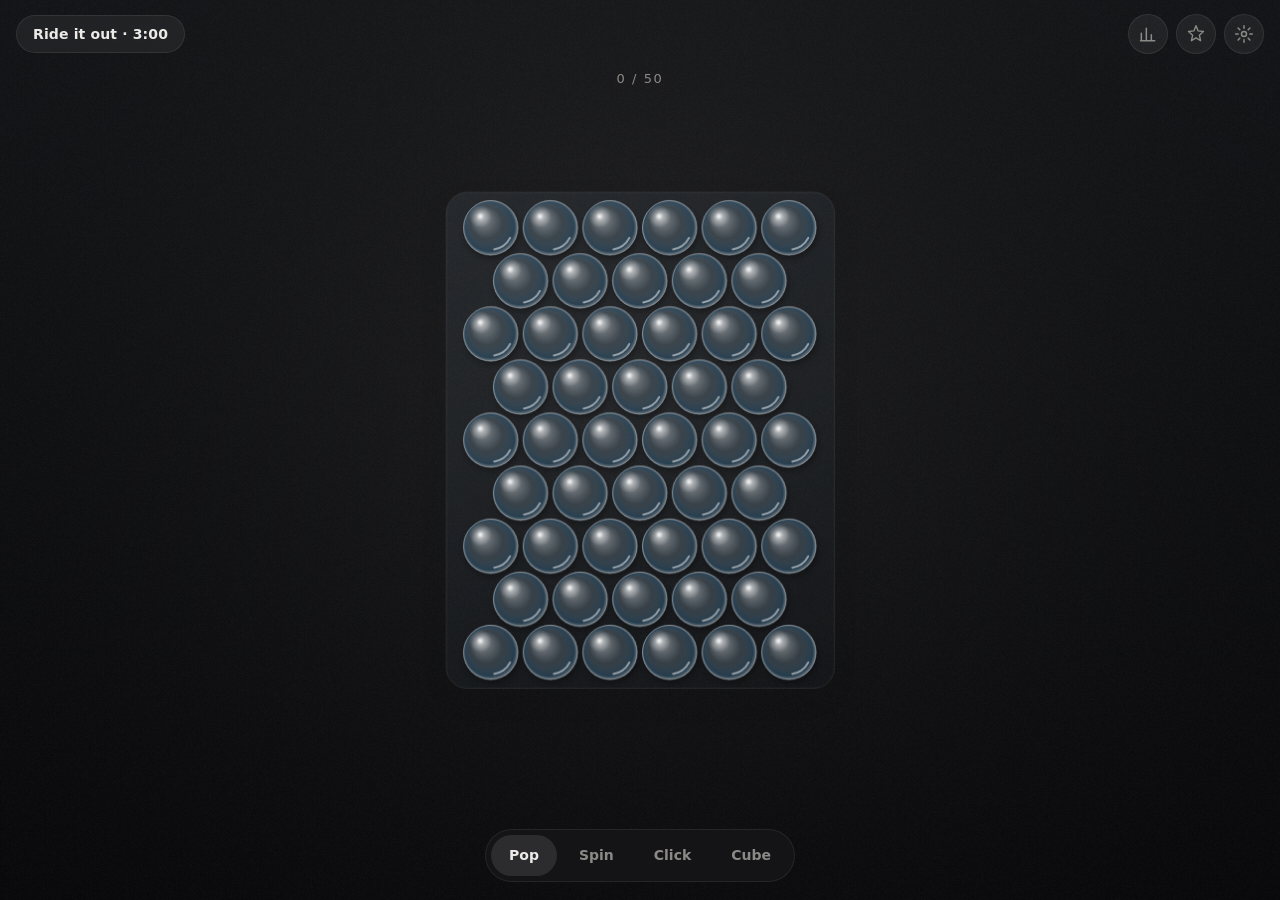
==== commit 654a3a39: "Enable cube tier purchases (V2_PRODUCTS=true); SW v62" ====
--- a/index.html
+++ b/index.html
@@ -26,7 +26,7 @@
 <link rel="modulepreload" href="js/fx/premium2.js?v=2">
 <link rel="modulepreload" href="js/store/ent.js?v=9">
 <link rel="modulepreload" href="js/store/catalog.js">
-<link rel="modulepreload" href="js/store/catalog2.js?v=2">
+<link rel="modulepreload" href="js/store/catalog2.js?v=3">
 <link rel="modulepreload" href="js/fx/skins/pop.js">
 <link rel="modulepreload" href="js/fx/skins/spin.js">
 <link rel="modulepreload" href="js/fx/skins/click.js">
@@ -40,7 +40,7 @@
 <link rel="modulepreload" href="js/store/billing.js?v=7">
 <link rel="modulepreload" href="js/store/ackconfig.js?v=2">
 <link rel="modulepreload" href="js/lb/stats.js">
-<link rel="modulepreload" href="js/ui/shop.js?v=23">
+<link rel="modulepreload" href="js/ui/shop.js?v=24">
 <link rel="modulepreload" href="js/toys/kit2.js?v=3">
 <link rel="modulepreload" href="js/ui/sharegift.js?v=11">
 <link rel="modulepreload" href="js/ui/celebrate.js?v=6">
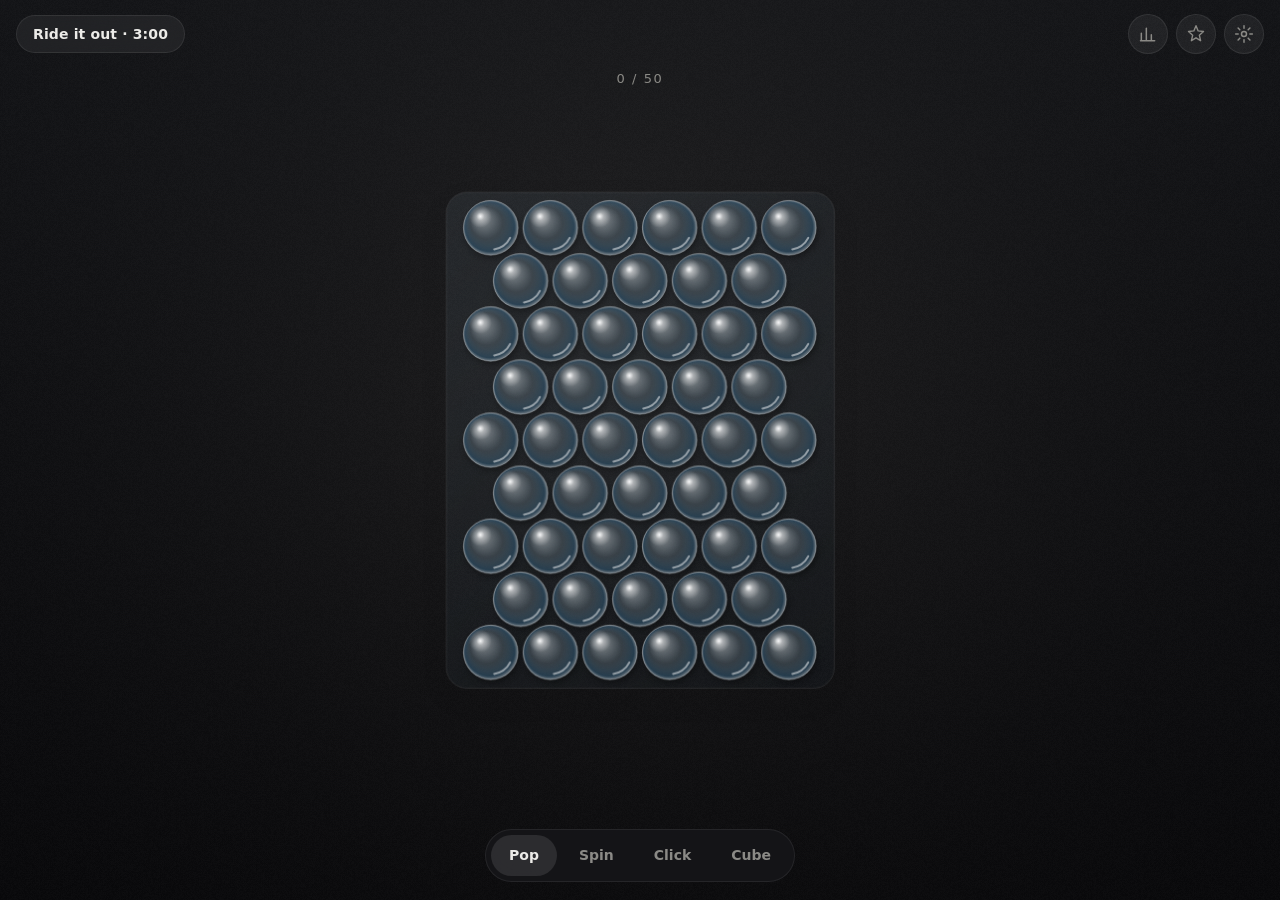
==== commit dad5c5fb: "New app icon (spinner on bubble wrap): favicon, apple-touch, 192/512 + maskable; name 'Fidget Toys';" ====
--- a/index.html
+++ b/index.html
@@ -5,7 +5,7 @@
 <meta name="viewport" content="width=device-width,initial-scale=1,viewport-fit=cover,user-scalable=no,maximum-scale=1">
 <meta name="theme-color" content="#0e0f11">
 <meta name="description" content="Fidget — tactile, physics-driven fidget toys. No ads, works offline. Free, with optional Premium effects.">
-<title>Fidget</title>
+<title>Fidget Toys</title>
 <meta property="og:type" content="website">
 <meta property="og:title" content="Fidget — tactile toys">
 <meta property="og:description" content="Pop bubble wrap, spin, click and fidget a cube to calm down. No ads, works offline. Free.">
@@ -57,8 +57,9 @@
 <link rel="modulepreload" href="js/ui/review.js?v=1">
 <!-- modulepreload:end -->
 <link rel="manifest" href="manifest.json">
-<link rel="icon" href="icons/icon-192.png">
-<link rel="apple-touch-icon" href="icons/icon-192.png">
+<link rel="icon" type="image/png" sizes="32x32" href="icons/favicon-32.png">
+<link rel="icon" type="image/png" sizes="192x192" href="icons/icon-192.png">
+<link rel="apple-touch-icon" sizes="180x180" href="icons/apple-touch-180.png">
 <link rel="stylesheet" href="styles.css?v=14">
 </head>
 <body>
